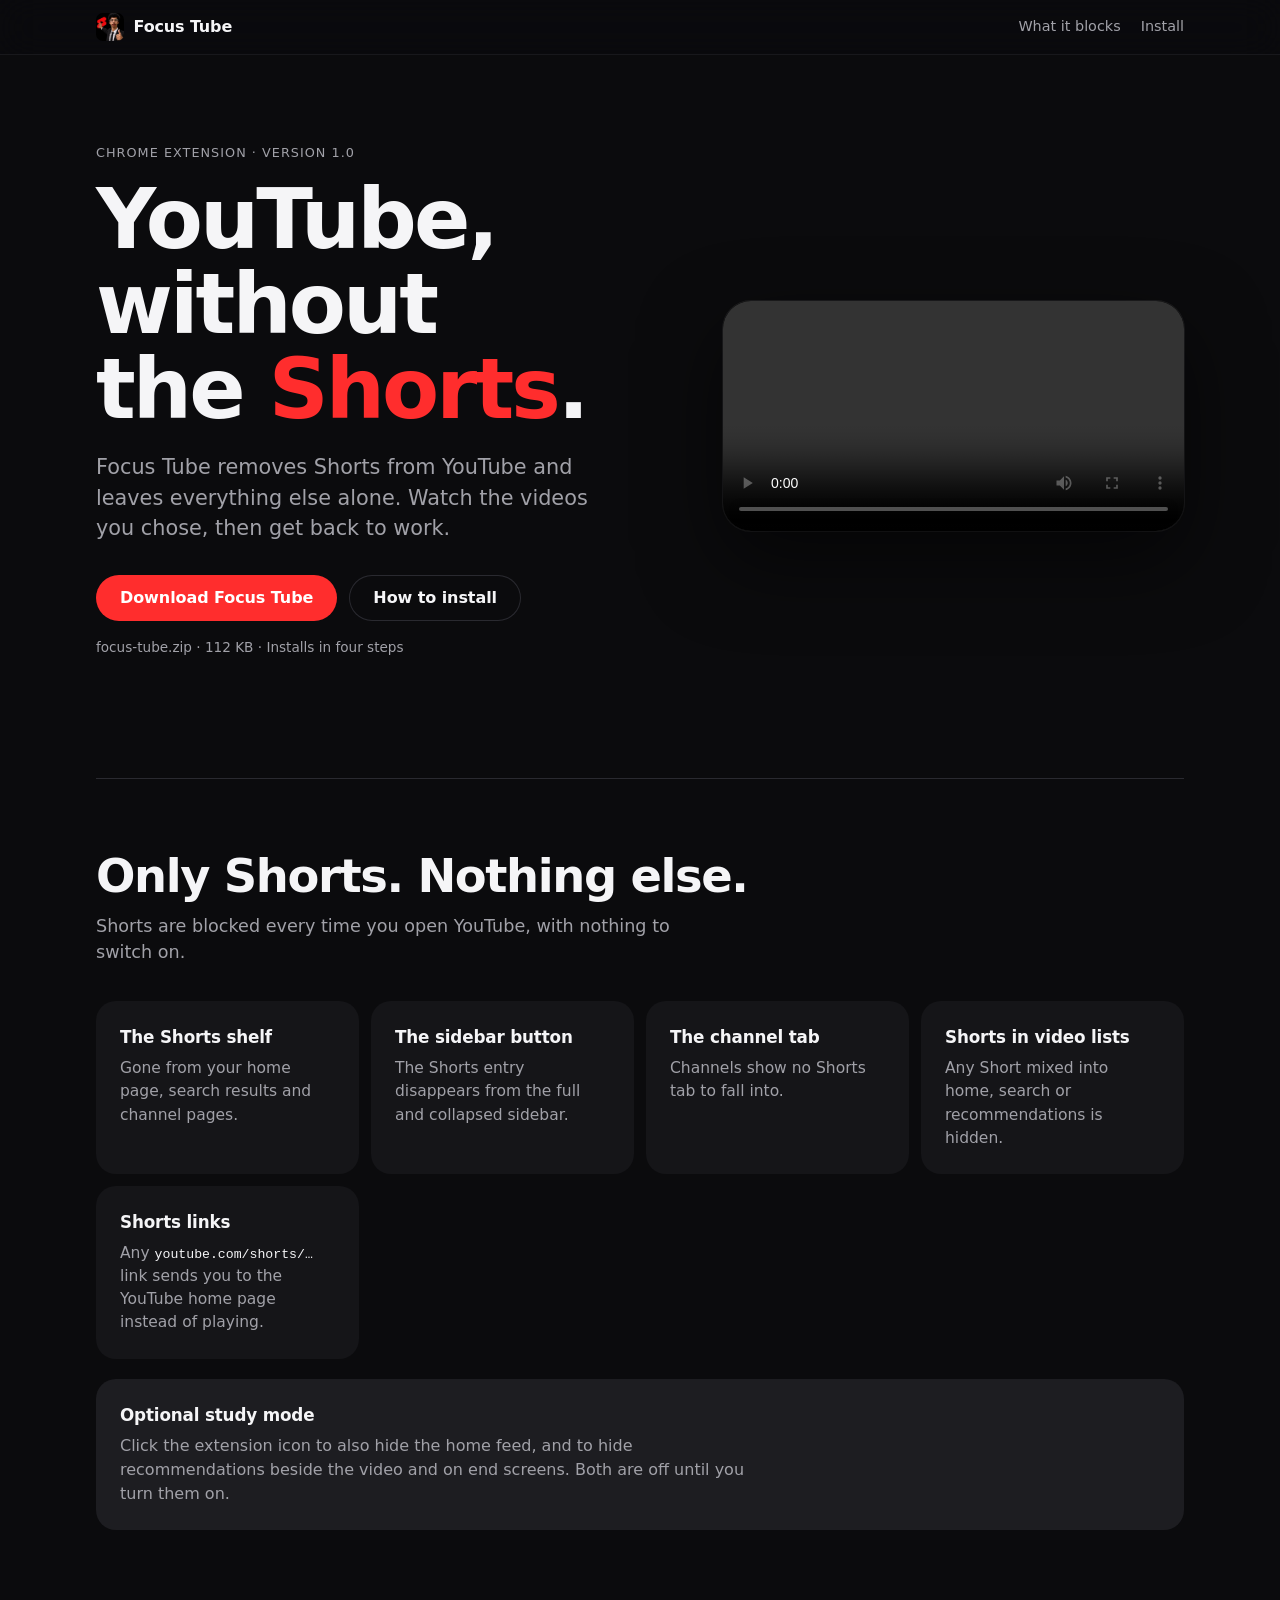
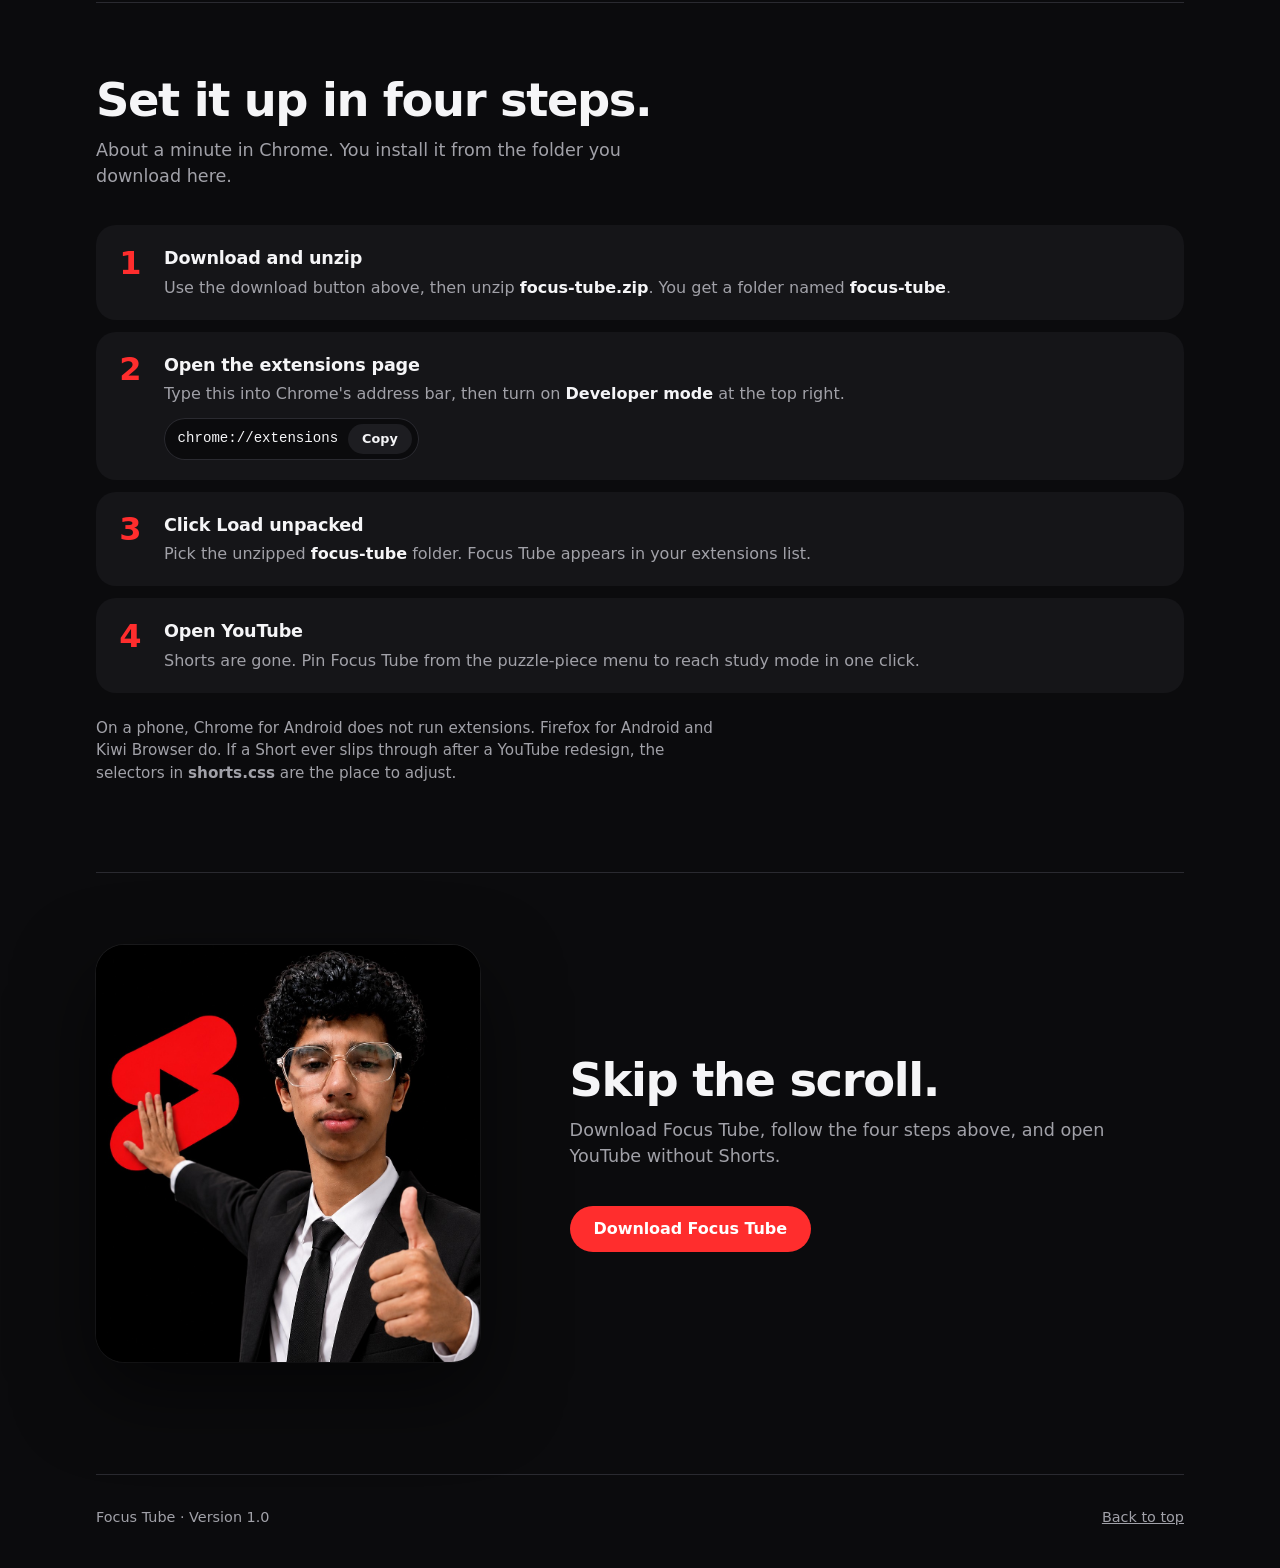
==== index.html @ 0ff33508 "Add Focus Tube website and extension Co-Authored-By: Claude Sonnet 5.5 <noreply@anthropic.com> Claud" ====
<!doctype html>
<html lang="en">
<head>
<meta charset="utf-8">
<meta name="viewport" content="width=device-width,initial-scale=1,viewport-fit=cover">
<meta name="description" content="Focus Tube is a Chrome extension that removes YouTube Shorts and nothing else.">
<link rel="icon" href="focus-tube-logo.jpg">
<title>Focus Tube</title>

<style>
/* Layout: dark, single-column editorial flow. One large hero (headline + logo image), then facts, then a numbered install sequence. */
:root {
  --bg: #0b0b0d;
  --surface: #151518;
  --surface-2: #1d1d21;
  --line: #2a2a30;
  --fg: #f5f5f7;
  --muted: #a1a1a8;
  --accent: #ff2d2d;
  --accent-press: #d91f1f;
  --on-accent: #ffffff;
  --font: system-ui, -apple-system, "Segoe UI", Roboto, "Helvetica Neue", Arial, sans-serif;
  --mono: ui-monospace, SFMono-Regular, Menlo, Consolas, monospace;
  color-scheme: dark;
}
* { box-sizing: border-box; }
html { scroll-behavior: smooth; }
body {
  margin: 0;
  background: var(--bg);
  color: var(--fg);
  font: 400 1rem/1.5 var(--font);
  -webkit-font-smoothing: antialiased;
  padding-left: max(16px, env(safe-area-inset-left, 0px));
  padding-right: max(16px, env(safe-area-inset-right, 0px));
}
img { max-width: 100%; display: block; }
a { color: inherit; }
.wrap { max-width: 68rem; margin: 0 auto; }

/* translucent nav */
.nav {
  position: sticky; top: env(safe-area-inset-top, 0px); z-index: 20;
  margin: 0 calc(-1 * max(16px, env(safe-area-inset-left, 0px)));
  padding: 0.75rem max(16px, env(safe-area-inset-left, 0px));
  background: rgba(11,11,13,0.62);
  backdrop-filter: blur(20px) saturate(180%);
  -webkit-backdrop-filter: blur(20px) saturate(180%);
  border-bottom: 1px solid rgba(255,255,255,0.06);
}
.nav .wrap { display: flex; align-items: center; justify-content: space-between; gap: 1rem; }
.brand { display: flex; align-items: center; gap: 0.6rem; font-weight: 600; letter-spacing: -0.01em; text-decoration: none; }
.brand img { width: 28px; height: 28px; border-radius: 7px; object-fit: cover; object-position: 22% 40%; }
.nav-links { display: flex; gap: 1.25rem; font-size: 0.9rem; color: var(--muted); }
.nav-links a { text-decoration: none; padding: 0.25rem 0; }
.nav-links a:hover { color: var(--fg); }
@media (max-width: 520px) { .nav-links { display: none; } }

/* buttons: feedback on press, instantly */
.btn {
  display: inline-flex; align-items: center; justify-content: center; gap: 0.5rem;
  font: 600 1rem/1 var(--font); letter-spacing: -0.005em;
  padding: 0.95rem 1.5rem; border-radius: 999px; border: 0; cursor: pointer;
  text-decoration: none; color: var(--on-accent); background: var(--accent);
  transition: transform 120ms ease-out, background-color 120ms ease-out;
}
.btn:hover { background: #ff4a4a; }
.btn:active { transform: scale(0.97); background: var(--accent-press); }
.btn:focus-visible, .copy:focus-visible, .nav a:focus-visible { outline: 2px solid #fff; outline-offset: 3px; }
.btn.ghost { background: transparent; color: var(--fg); box-shadow: inset 0 0 0 1px var(--line); }
.btn.ghost:hover { background: var(--surface); }

/* hero */
.hero { display: grid; grid-template-columns: 1.1fr 0.9fr; gap: clamp(1.5rem, 5vw, 4rem); align-items: center; padding-block: clamp(2.5rem, 7vw, 5.5rem); }
.eyebrow { font-size: 0.8rem; letter-spacing: 0.08em; text-transform: uppercase; color: var(--muted); margin: 0 0 1rem; }
h1 { font-size: clamp(2.6rem, 7.2vw, 5.2rem); line-height: 1.02; letter-spacing: -0.035em; font-weight: 700; margin: 0 0 1.25rem; text-wrap: balance; }
h1 em { font-style: normal; color: var(--accent); }
.lede { font-size: clamp(1.05rem, 2vw, 1.3rem); line-height: 1.45; color: var(--muted); max-width: 32rem; margin: 0 0 2rem; text-wrap: pretty; }
.cta { display: flex; flex-wrap: wrap; gap: 0.75rem; align-items: center; }
.meta { margin: 1rem 0 0; font-size: 0.85rem; color: var(--muted); }
.status { min-height: 1.25rem; margin: 0.75rem 0 0; font-size: 0.9rem; color: var(--muted); }
.shot { margin: 0; border-radius: 28px; overflow: hidden; background: #000; box-shadow: 0 30px 80px rgba(0,0,0,0.55), 0 0 0 1px rgba(255,255,255,0.07); }
.shot img { width: 100%; height: auto; }
.shot video { display: block; width: 100%; height: auto; aspect-ratio: auto 16 / 9; background: #000; }
@media (max-width: 760px) { .hero { grid-template-columns: 1fr; } }
.closer { display: grid; grid-template-columns: minmax(0,0.8fr) minmax(0,1.2fr); gap: clamp(1.5rem, 5vw, 4rem); align-items: center; }
.closer .shot { max-width: 24rem; }
@media (max-width: 760px) { .closer { grid-template-columns: 1fr; } .closer .shot { max-width: 22rem; } }

/* sections */
section { padding-block: clamp(2.5rem, 6vw, 4.5rem); border-top: 1px solid var(--line); }
h2 { font-size: clamp(1.8rem, 4.2vw, 2.9rem); line-height: 1.08; letter-spacing: -0.03em; font-weight: 700; margin: 0 0 0.75rem; text-wrap: balance; }
.sub { color: var(--muted); max-width: 36rem; margin: 0 0 2.25rem; font-size: 1.1rem; text-wrap: pretty; }

.blocked { display: grid; grid-template-columns: repeat(auto-fit, minmax(15rem, 1fr)); gap: 0.75rem; }
.blocked > div { background: var(--surface); padding: 1.5rem; min-width: 0; border-radius: 20px; }
.blocked h3 { margin: 0 0 0.4rem; font-size: 1.05rem; letter-spacing: -0.01em; }
.blocked p { margin: 0; color: var(--muted); font-size: 0.97rem; }
.blocked code { font-family: var(--mono); font-size: 0.85em; color: var(--fg); }

.study { margin-top: 1.25rem; padding: 1.5rem; border-radius: 20px; background: var(--surface-2); display: grid; gap: 0.35rem; }
.study h3 { margin: 0; font-size: 1.05rem; letter-spacing: -0.01em; }
.study p { margin: 0; color: var(--muted); max-width: 40rem; }

/* install steps: a true sequence, so numbered */
.steps { list-style: none; margin: 0; padding: 0; display: grid; gap: 0.75rem; counter-reset: s; }
.steps li { counter-increment: s; display: grid; grid-template-columns: 2.25rem minmax(0,1fr); gap: 1rem; align-items: start; padding: 1.25rem 1.25rem 1.25rem 1rem; background: var(--surface); border-radius: 20px; }
.steps li::before { content: counter(s); font-size: 2rem; font-weight: 700; letter-spacing: -0.03em; line-height: 1; color: var(--accent); font-variant-numeric: tabular-nums; text-align: center; padding-top: 0.1rem; }
.steps h3 { margin: 0 0 0.25rem; font-size: 1.1rem; letter-spacing: -0.01em; }
.steps p { margin: 0; color: var(--muted); }
.steps b { color: var(--fg); font-weight: 600; }
.codebar { display: inline-flex; align-items: center; gap: 0.6rem; margin-top: 0.75rem; padding: 0.35rem 0.4rem 0.35rem 0.85rem; background: var(--bg); border-radius: 999px; box-shadow: inset 0 0 0 1px var(--line); max-width: 100%; }
.codebar code { font-family: var(--mono); font-size: 0.88rem; user-select: all; white-space: nowrap; }
.copy { font: 600 0.8rem/1 var(--font); color: var(--fg); background: var(--surface-2); border: 0; border-radius: 999px; padding: 0.55rem 0.9rem; cursor: pointer; transition: transform 120ms ease-out; }
.copy:active { transform: scale(0.95); }
.note { margin-top: 1.5rem; color: var(--muted); font-size: 0.95rem; max-width: 40rem; }

footer { padding-block: 2.5rem calc(2.5rem + env(safe-area-inset-bottom, 0px)); color: var(--muted); font-size: 0.9rem; }
footer .wrap { border-top: 1px solid var(--line); padding-top: 2rem; display: flex; flex-wrap: wrap; justify-content: space-between; gap: 0.75rem; }

@media (prefers-reduced-motion: reduce) {
  html { scroll-behavior: auto; }
  .btn, .copy { transition: none; }
}
</style>
</head>
<body>


<header class="nav">
  <div class="wrap">
    <a class="brand" href="#top"><img src="focus-tube-logo.jpg" alt="" width="28" height="28"><span>Focus Tube</span></a>
    <nav class="nav-links" aria-label="Sections"><a href="#what">What it blocks</a><a href="#install">Install</a></nav>
  </div>
</header>

<main id="top" class="wrap">
  <div class="hero">
    <div>
      <p class="eyebrow">Chrome extension · Version 1.0</p>
      <h1>YouTube, without the <em>Shorts</em>.</h1>
      <p class="lede">Focus Tube removes Shorts from YouTube and leaves everything else alone. Watch the videos you chose, then get back to work.</p>
      <div class="cta">
        <a class="btn" id="dl" href="focus-tube.zip" download="focus-tube.zip">Download Focus Tube</a>
        <a class="btn ghost" href="#install">How to install</a>
      </div>
      <p class="meta">focus-tube.zip · 112 KB · Installs in four steps</p>
      <p class="status" id="status" role="status" aria-live="polite"></p>
    </div>
    <figure class="shot video">
      <video id="demo" controls playsinline preload="metadata" aria-label="Focus Tube: what it does and how to set it up">
        <source src="focus-tube-video.mp4" type="video/mp4">
        <source src="https://files2.heygen.ai/aries/output/f2e4b999-833f-431a-9781-622da0a146b3/video.mp4?Expires=1796057309&amp;Signature=dCokyDyT-eJHlqBCSZSICcH7Y-myE9C-nlc359wJlH4dPHzh1eW4Zr~joinwpQH84BBn1DNLSRyXNj6RdFjFJI5RnCEPkeHstrZmq3UZah~WjT1KrIcArMXlX9K-aMjqoGiZ0J6Z-QeI2YOK~bzJYrPUy7Rf2LS24SZtMkcV5WGcE7BBqrVWP0C52ueoTuOnkiHsQYpCywn~HffB7N54KF0dFTn4Si8YnD0UIMA~I8IeFhC2nlz5LJ-BrymsI8YvHUQHenf6jimfx468V6EXSkvVz5Uo8jGa3wfU4PymsLbdE6ct6wkhKTjb7iXUaFZDZGu70BA73iqs6w7KLNNY-A__&amp;Key-Pair-Id=K3TSZ3KU01LY58" type="video/mp4">
        <a href="https://files2.heygen.ai/aries/output/f2e4b999-833f-431a-9781-622da0a146b3/video.mp4?Expires=1796057309&amp;Signature=dCokyDyT-eJHlqBCSZSICcH7Y-myE9C-nlc359wJlH4dPHzh1eW4Zr~joinwpQH84BBn1DNLSRyXNj6RdFjFJI5RnCEPkeHstrZmq3UZah~WjT1KrIcArMXlX9K-aMjqoGiZ0J6Z-QeI2YOK~bzJYrPUy7Rf2LS24SZtMkcV5WGcE7BBqrVWP0C52ueoTuOnkiHsQYpCywn~HffB7N54KF0dFTn4Si8YnD0UIMA~I8IeFhC2nlz5LJ-BrymsI8YvHUQHenf6jimfx468V6EXSkvVz5Uo8jGa3wfU4PymsLbdE6ct6wkhKTjb7iXUaFZDZGu70BA73iqs6w7KLNNY-A__&amp;Key-Pair-Id=K3TSZ3KU01LY58" target="_blank" rel="noopener">Watch the Focus Tube video</a>
      </video>
    </figure>
  </div>

  <section id="what">
    <h2>Only Shorts. Nothing else.</h2>
    <p class="sub">Shorts are blocked every time you open YouTube, with nothing to switch on.</p>
    <div class="blocked">
      <div><h3>The Shorts shelf</h3><p>Gone from your home page, search results and channel pages.</p></div>
      <div><h3>The sidebar button</h3><p>The Shorts entry disappears from the full and collapsed sidebar.</p></div>
      <div><h3>The channel tab</h3><p>Channels show no Shorts tab to fall into.</p></div>
      <div><h3>Shorts in video lists</h3><p>Any Short mixed into home, search or recommendations is hidden.</p></div>
      <div><h3>Shorts links</h3><p>Any <code>youtube.com/shorts/…</code> link sends you to the YouTube home page instead of playing.</p></div>
    </div>
    <div class="study">
      <h3>Optional study mode</h3>
      <p>Click the extension icon to also hide the home feed, and to hide recommendations beside the video and on end screens. Both are off until you turn them on.</p>
    </div>
  </section>

  <section id="install">
    <h2>Set it up in four steps.</h2>
    <p class="sub">About a minute in Chrome. You install it from the folder you download here.</p>
    <ol class="steps">
      <li>
        <div><h3>Download and unzip</h3><p>Use the download button above, then unzip <b>focus-tube.zip</b>. You get a folder named <b>focus-tube</b>.</p></div>
      </li>
      <li>
        <div><h3>Open the extensions page</h3><p>Type this into Chrome's address bar, then turn on <b>Developer mode</b> at the top right.</p>
          <span class="codebar"><code id="ext">chrome://extensions</code><button class="copy" id="copy" type="button">Copy</button></span>
        </div>
      </li>
      <li>
        <div><h3>Click Load unpacked</h3><p>Pick the unzipped <b>focus-tube</b> folder. Focus Tube appears in your extensions list.</p></div>
      </li>
      <li>
        <div><h3>Open YouTube</h3><p>Shorts are gone. Pin Focus Tube from the puzzle-piece menu to reach study mode in one click.</p></div>
      </li>
    </ol>
    <p class="note">On a phone, Chrome for Android does not run extensions. Firefox for Android and Kiwi Browser do. If a Short ever slips through after a YouTube redesign, the selectors in <b>shorts.css</b> are the place to adjust.</p>
  </section>

  <section class="closer" aria-labelledby="closing">
    <figure class="shot">
      <img src="focus-tube-logo.jpg" width="1033" height="1121" alt="A person in a black suit gives a thumbs up while touching a red Shorts logo">
    </figure>
    <div>
      <h2 id="closing">Skip the scroll.</h2>
      <p class="sub">Download Focus Tube, follow the four steps above, and open YouTube without Shorts.</p>
      <div class="cta"><a class="btn" id="dl2" href="focus-tube.zip" download="focus-tube.zip">Download Focus Tube</a></div>
    </div>
  </section>
</main>

<footer>
  <div class="wrap"><span>Focus Tube · Version 1.0</span><a href="#top">Back to top</a></div>
</footer>

<script>
(function () {
  var dls = [document.getElementById("dl"), document.getElementById("dl2")];
  var status = document.getElementById("status");
  var copy = document.getElementById("copy");
  var ZIP_B64 = "";  // filled in only for the hosted preview; the live site serves focus-tube.zip directly
  function zipBlob() {
    if (ZIP_B64) {
      var bin = atob(ZIP_B64), bytes = new Uint8Array(bin.length);
      for (var i = 0; i < bin.length; i++) bytes[i] = bin.charCodeAt(i);
      return Promise.resolve(new Blob([bytes], { type: "application/zip" }));
    }
    return fetch("focus-tube.zip").then(function (r) { if (!r.ok) throw new Error("fetch"); return r.blob(); });
  }
  var ext = document.getElementById("ext");

  // In a hosted page the plain link downloads the zip. Inside a viewer that
  // offers the downloads capability, hand the file to it instead.
  dls.forEach(function (dl) { dl.addEventListener("click", onDownload); });
  function onDownload(e) {
    var cap = window.claude && window.claude.use;
    if (!cap) return;
    e.preventDefault();
    status.textContent = "Preparing your download…";
    Promise.all([
      window.claude.use("downloads"),
      zipBlob()
    ]).then(function (res) {
      if (!res[0]) { status.textContent = "Downloads are not available in this view. Open the page in a browser to download."; return; }
      return res[0].save({ filename: "focus-tube.zip", data: res[1] }).then(function () {
        status.textContent = "Saved. Unzip it, then follow the four steps below.";
      });
    }).catch(function (err) {
      status.textContent = (err && err.code === "declined")
        ? "Download cancelled."
        : "The download did not start. Try again, or open the page in a browser.";
    });
  }

  copy.addEventListener("click", function () {
    function done(ok) { copy.textContent = ok ? "Copied" : "Press Ctrl+C"; setTimeout(function () { copy.textContent = "Copy"; }, 1600); }
    function fallback() {
      var r = document.createRange(); r.selectNodeContents(ext);
      var s = window.getSelection(); s.removeAllRanges(); s.addRange(r); done(false);
    }
    try {
      navigator.clipboard.writeText("chrome://extensions").then(function () { done(true); }, fallback);
    } catch (e) { fallback(); }
  });
})();
</script>

</body>
</html>
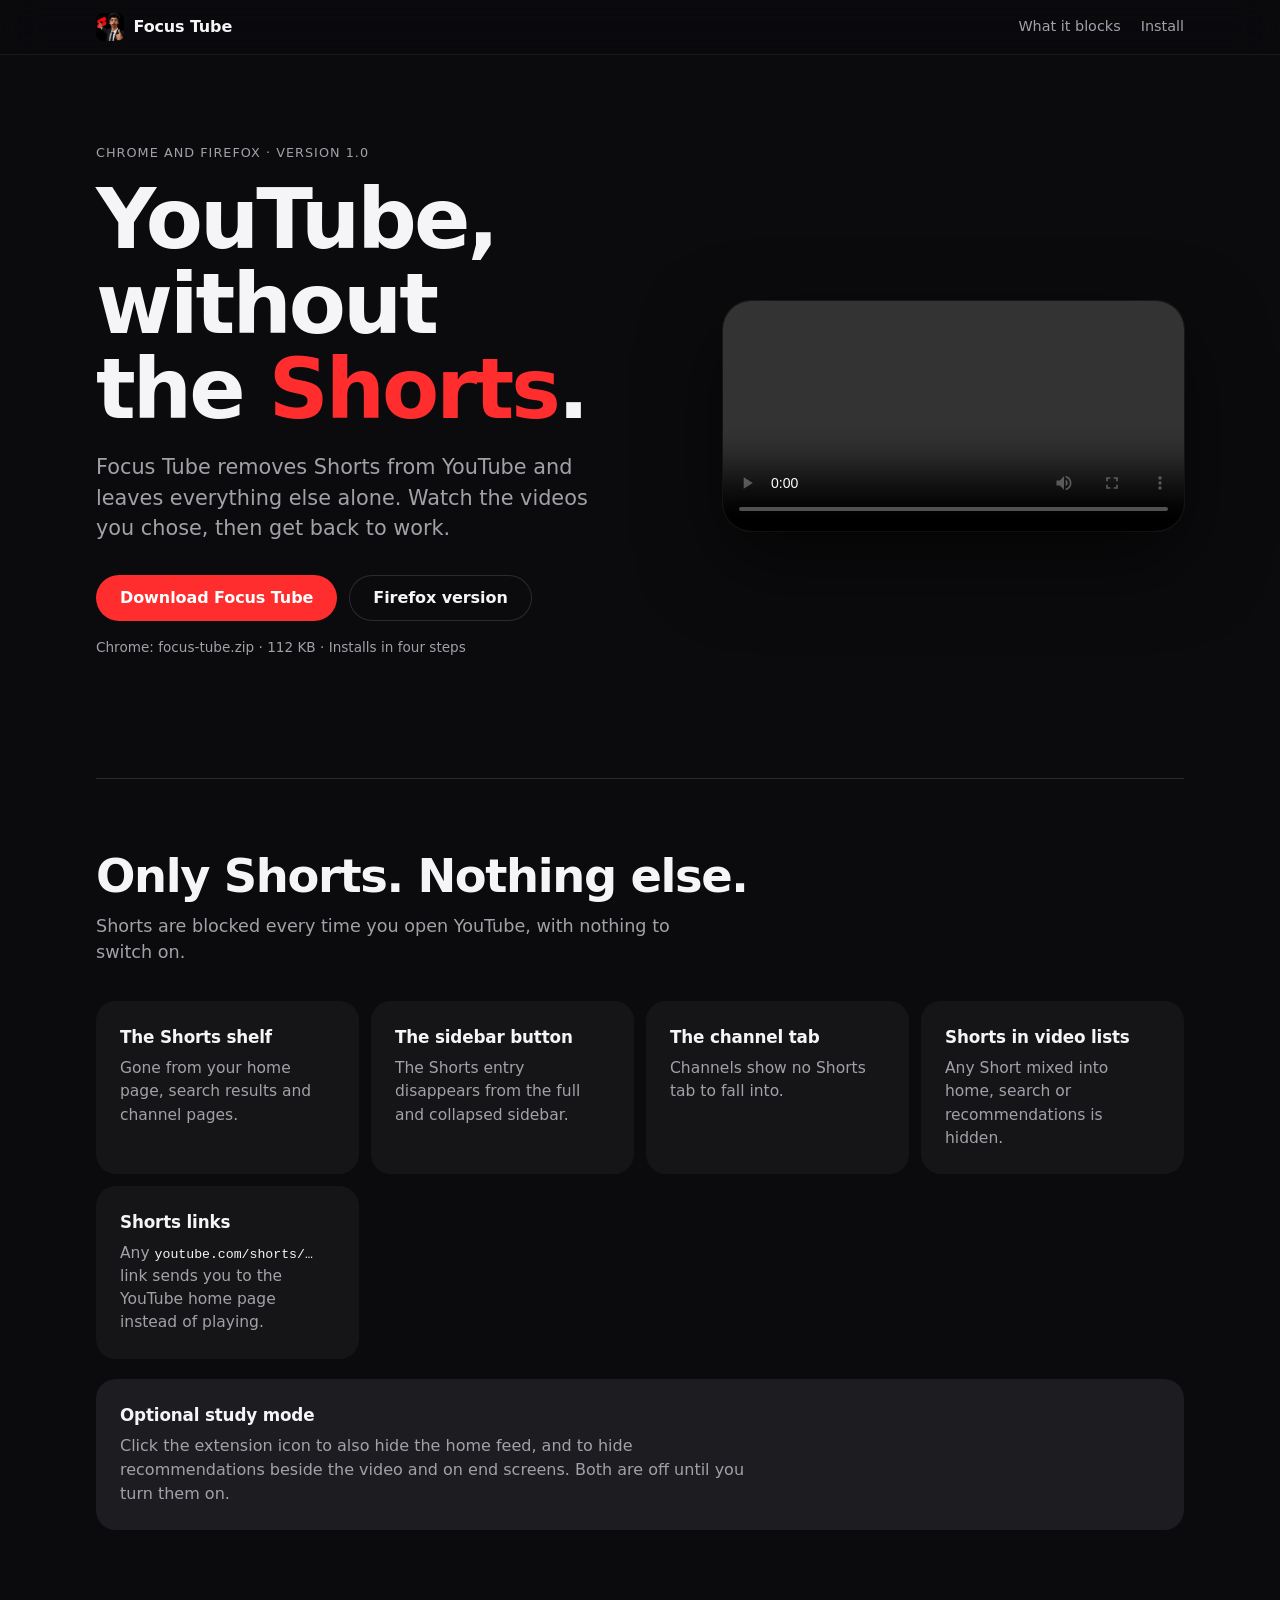
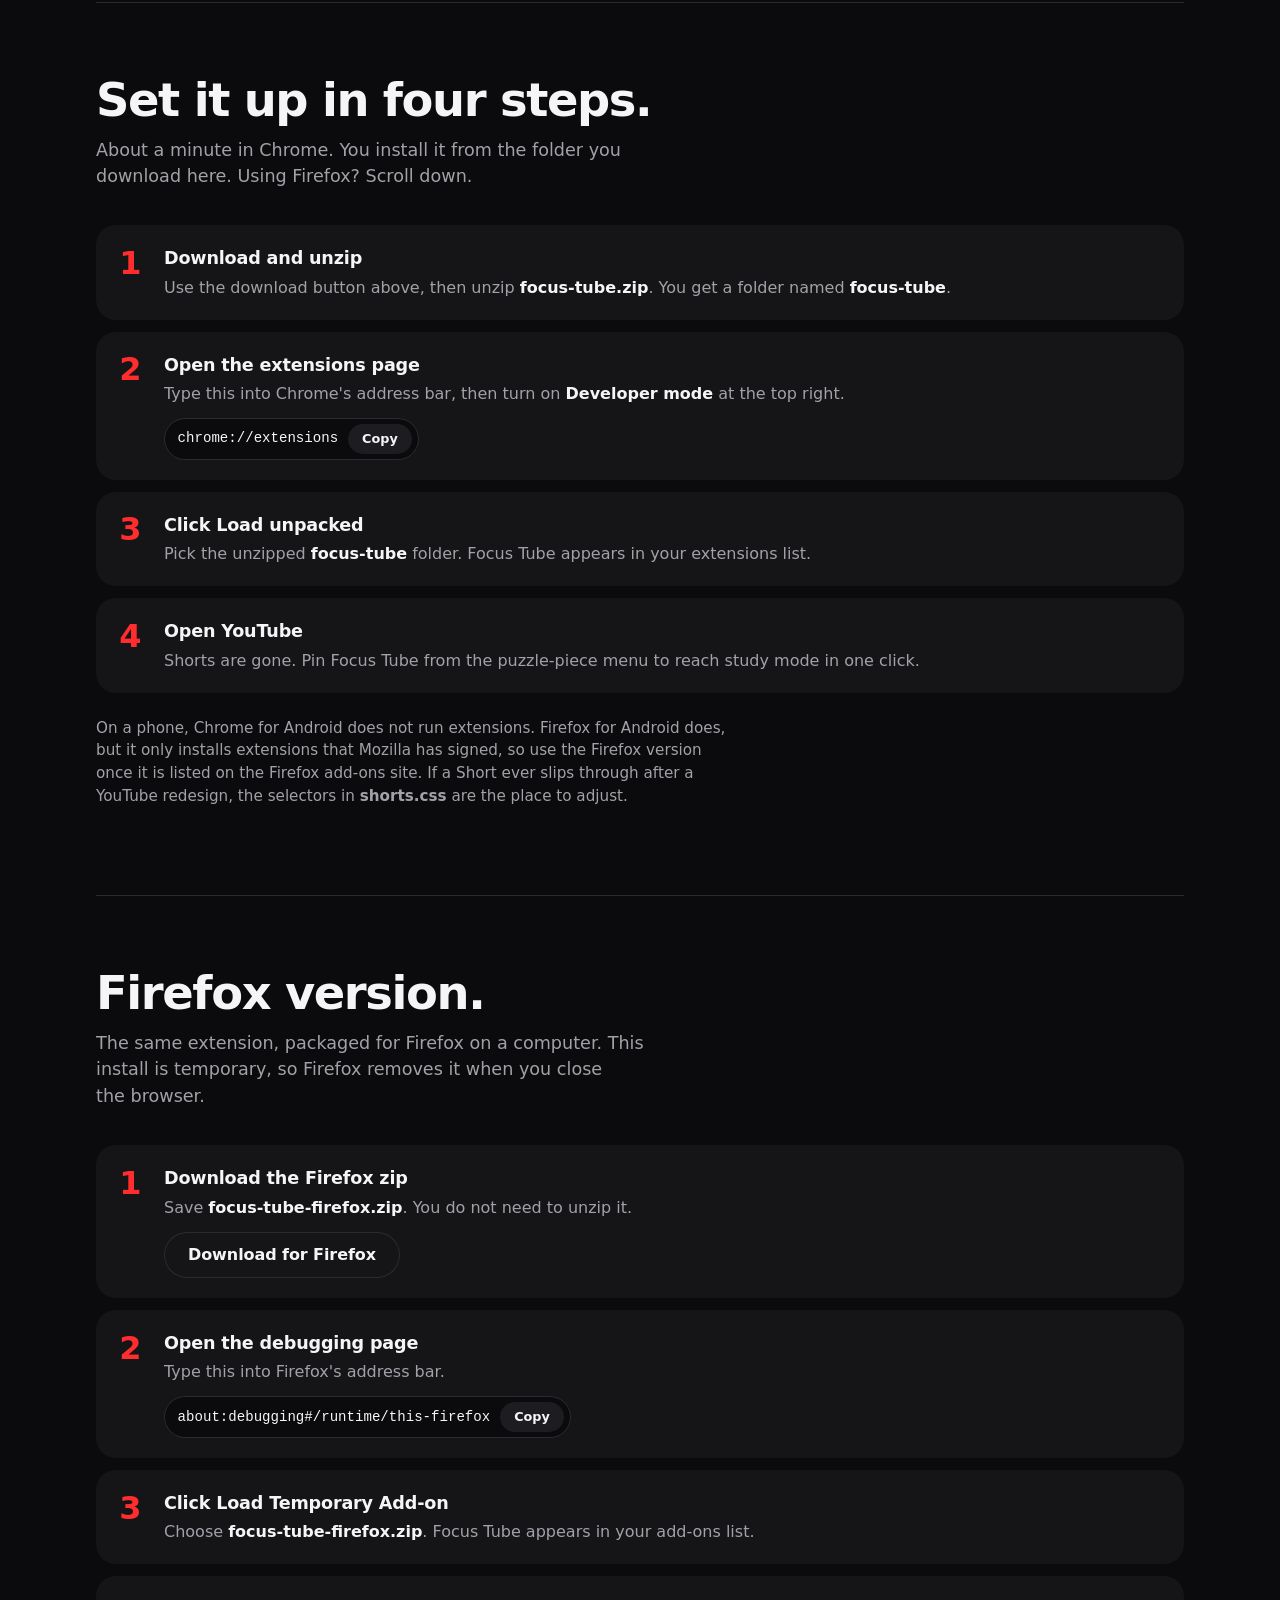
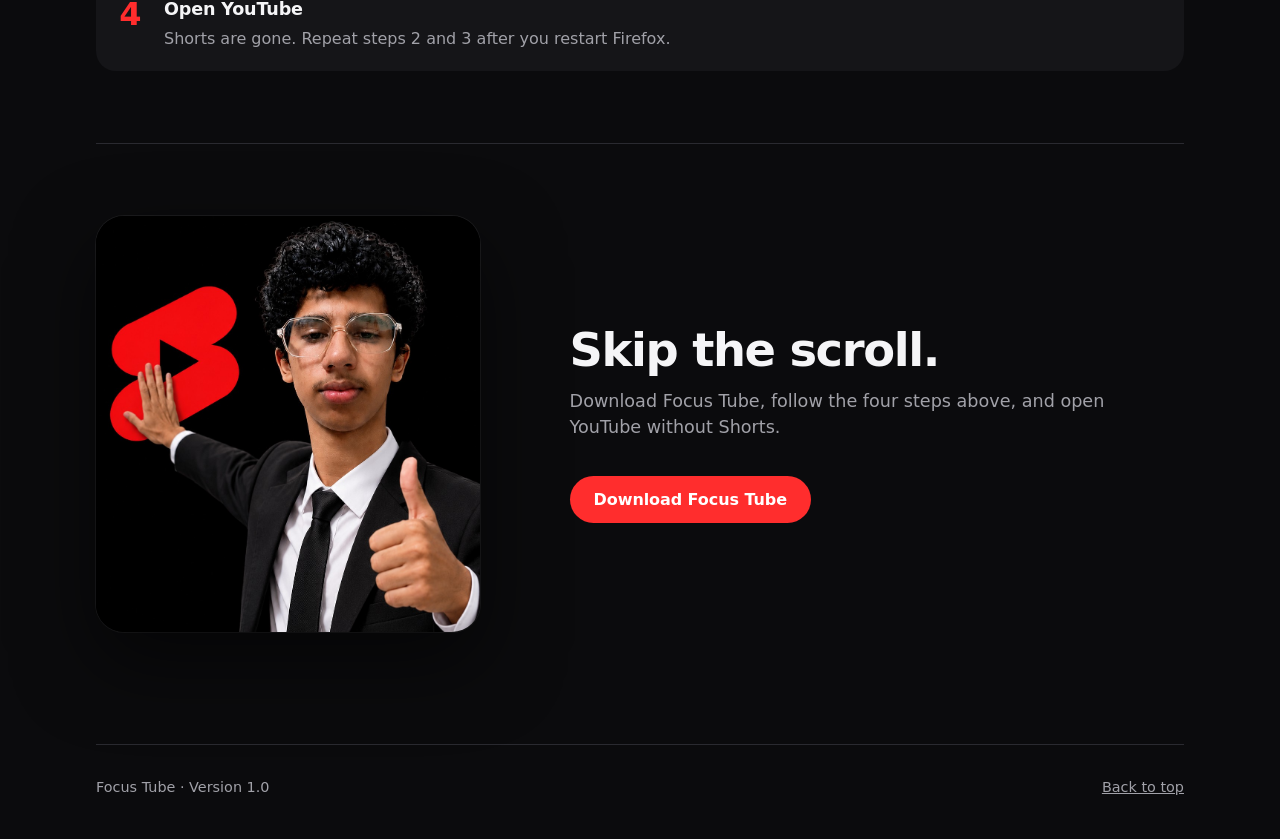
==== commit bec71744: "Add Firefox version to the website Co-Authored-By: Claude Sonnet 5.5 <noreply@anthropic.com> Claude-" ====
--- a/index.html
+++ b/index.html
@@ -109,8 +109,8 @@
 .steps h3 { margin: 0 0 0.25rem; font-size: 1.1rem; letter-spacing: -0.01em; }
 .steps p { margin: 0; color: var(--muted); }
 .steps b { color: var(--fg); font-weight: 600; }
-.codebar { display: inline-flex; align-items: center; gap: 0.6rem; margin-top: 0.75rem; padding: 0.35rem 0.4rem 0.35rem 0.85rem; background: var(--bg); border-radius: 999px; box-shadow: inset 0 0 0 1px var(--line); max-width: 100%; }
-.codebar code { font-family: var(--mono); font-size: 0.88rem; user-select: all; white-space: nowrap; }
+.codebar { display: flex; width: fit-content; min-width: 0; align-items: center; gap: 0.6rem; margin-top: 0.75rem; padding: 0.35rem 0.4rem 0.35rem 0.85rem; background: var(--bg); border-radius: 999px; box-shadow: inset 0 0 0 1px var(--line); max-width: 100%; }
+.codebar code { font-family: var(--mono); font-size: 0.88rem; user-select: all; white-space: nowrap; min-width: 0; overflow-x: auto; }
 .copy { font: 600 0.8rem/1 var(--font); color: var(--fg); background: var(--surface-2); border: 0; border-radius: 999px; padding: 0.55rem 0.9rem; cursor: pointer; transition: transform 120ms ease-out; }
 .copy:active { transform: scale(0.95); }
 .note { margin-top: 1.5rem; color: var(--muted); font-size: 0.95rem; max-width: 40rem; }
@@ -118,6 +118,7 @@
 footer { padding-block: 2.5rem calc(2.5rem + env(safe-area-inset-bottom, 0px)); color: var(--muted); font-size: 0.9rem; }
 footer .wrap { border-top: 1px solid var(--line); padding-top: 2rem; display: flex; flex-wrap: wrap; justify-content: space-between; gap: 0.75rem; }
 
+#firefox { scroll-margin-top: 4rem; }
 @media (prefers-reduced-motion: reduce) {
   html { scroll-behavior: auto; }
   .btn, .copy { transition: none; }
@@ -137,14 +138,14 @@
 <main id="top" class="wrap">
   <div class="hero">
     <div>
-      <p class="eyebrow">Chrome extension · Version 1.0</p>
+      <p class="eyebrow">Chrome and Firefox · Version 1.0</p>
       <h1>YouTube, without the <em>Shorts</em>.</h1>
       <p class="lede">Focus Tube removes Shorts from YouTube and leaves everything else alone. Watch the videos you chose, then get back to work.</p>
       <div class="cta">
         <a class="btn" id="dl" href="focus-tube.zip" download="focus-tube.zip">Download Focus Tube</a>
-        <a class="btn ghost" href="#install">How to install</a>
+        <a class="btn ghost" href="#firefox">Firefox version</a>
       </div>
-      <p class="meta">focus-tube.zip · 112 KB · Installs in four steps</p>
+      <p class="meta">Chrome: focus-tube.zip · 112 KB · Installs in four steps</p>
       <p class="status" id="status" role="status" aria-live="polite"></p>
     </div>
     <figure class="shot video">
@@ -174,7 +175,7 @@
 
   <section id="install">
     <h2>Set it up in four steps.</h2>
-    <p class="sub">About a minute in Chrome. You install it from the folder you download here.</p>
+    <p class="sub">About a minute in Chrome. You install it from the folder you download here. Using Firefox? Scroll down.</p>
     <ol class="steps">
       <li>
         <div><h3>Download and unzip</h3><p>Use the download button above, then unzip <b>focus-tube.zip</b>. You get a folder named <b>focus-tube</b>.</p></div>
@@ -191,7 +192,30 @@
         <div><h3>Open YouTube</h3><p>Shorts are gone. Pin Focus Tube from the puzzle-piece menu to reach study mode in one click.</p></div>
       </li>
     </ol>
-    <p class="note">On a phone, Chrome for Android does not run extensions. Firefox for Android and Kiwi Browser do. If a Short ever slips through after a YouTube redesign, the selectors in <b>shorts.css</b> are the place to adjust.</p>
+    <p class="note">On a phone, Chrome for Android does not run extensions. Firefox for Android does, but it only installs extensions that Mozilla has signed, so use the Firefox version once it is listed on the Firefox add-ons site. If a Short ever slips through after a YouTube redesign, the selectors in <b>shorts.css</b> are the place to adjust.</p>
+  </section>
+
+  <section id="firefox">
+    <h2>Firefox version.</h2>
+    <p class="sub">The same extension, packaged for Firefox on a computer. This install is temporary, so Firefox removes it when you close the browser.</p>
+    <ol class="steps">
+      <li>
+        <div><h3>Download the Firefox zip</h3><p>Save <b>focus-tube-firefox.zip</b>. You do not need to unzip it.</p>
+          <p style="margin-top:0.75rem"><a class="btn ghost" href="focus-tube-firefox.zip" download="focus-tube-firefox.zip">Download for Firefox</a></p>
+        </div>
+      </li>
+      <li>
+        <div><h3>Open the debugging page</h3><p>Type this into Firefox's address bar.</p>
+          <span class="codebar"><code id="ffaddr">about:debugging#/runtime/this-firefox</code><button class="copy" id="ffcopy" type="button">Copy</button></span>
+        </div>
+      </li>
+      <li>
+        <div><h3>Click Load Temporary Add-on</h3><p>Choose <b>focus-tube-firefox.zip</b>. Focus Tube appears in your add-ons list.</p></div>
+      </li>
+      <li>
+        <div><h3>Open YouTube</h3><p>Shorts are gone. Repeat steps 2 and 3 after you restart Firefox.</p></div>
+      </li>
+    </ol>
   </section>
 
   <section class="closer" aria-labelledby="closing">
@@ -249,6 +273,18 @@
     });
   }
 
+  function wireCopy(btn, codeEl, text) {
+    btn.addEventListener("click", function () {
+      function done(ok) { btn.textContent = ok ? "Copied" : "Press Ctrl+C"; setTimeout(function () { btn.textContent = "Copy"; }, 1600); }
+      function fallback() {
+        var r = document.createRange(); r.selectNodeContents(codeEl);
+        var s = window.getSelection(); s.removeAllRanges(); s.addRange(r); done(false);
+      }
+      try { navigator.clipboard.writeText(text).then(function () { done(true); }, fallback); } catch (e) { fallback(); }
+    });
+  }
+  wireCopy(document.getElementById("ffcopy"), document.getElementById("ffaddr"), "about:debugging#/runtime/this-firefox");
+
   copy.addEventListener("click", function () {
     function done(ok) { copy.textContent = ok ? "Copied" : "Press Ctrl+C"; setTimeout(function () { copy.textContent = "Copy"; }, 1600); }
     function fallback() {
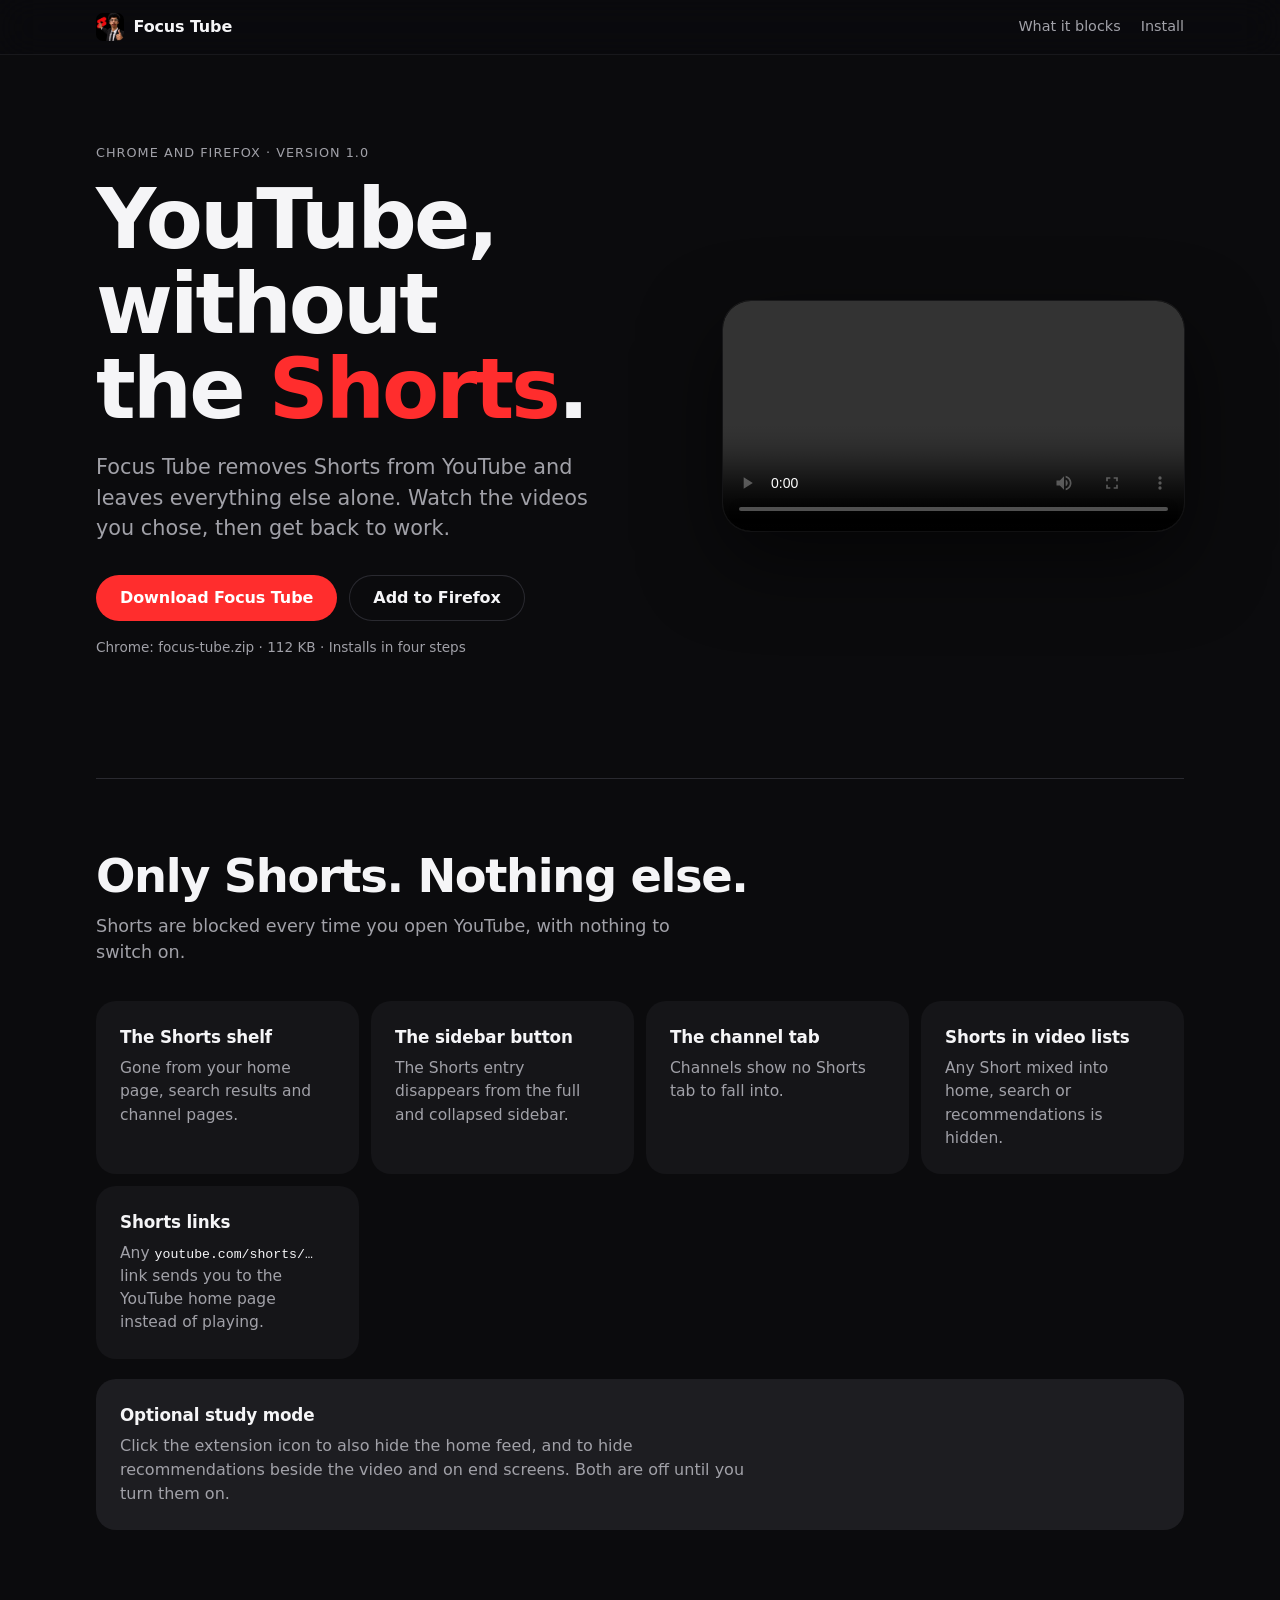
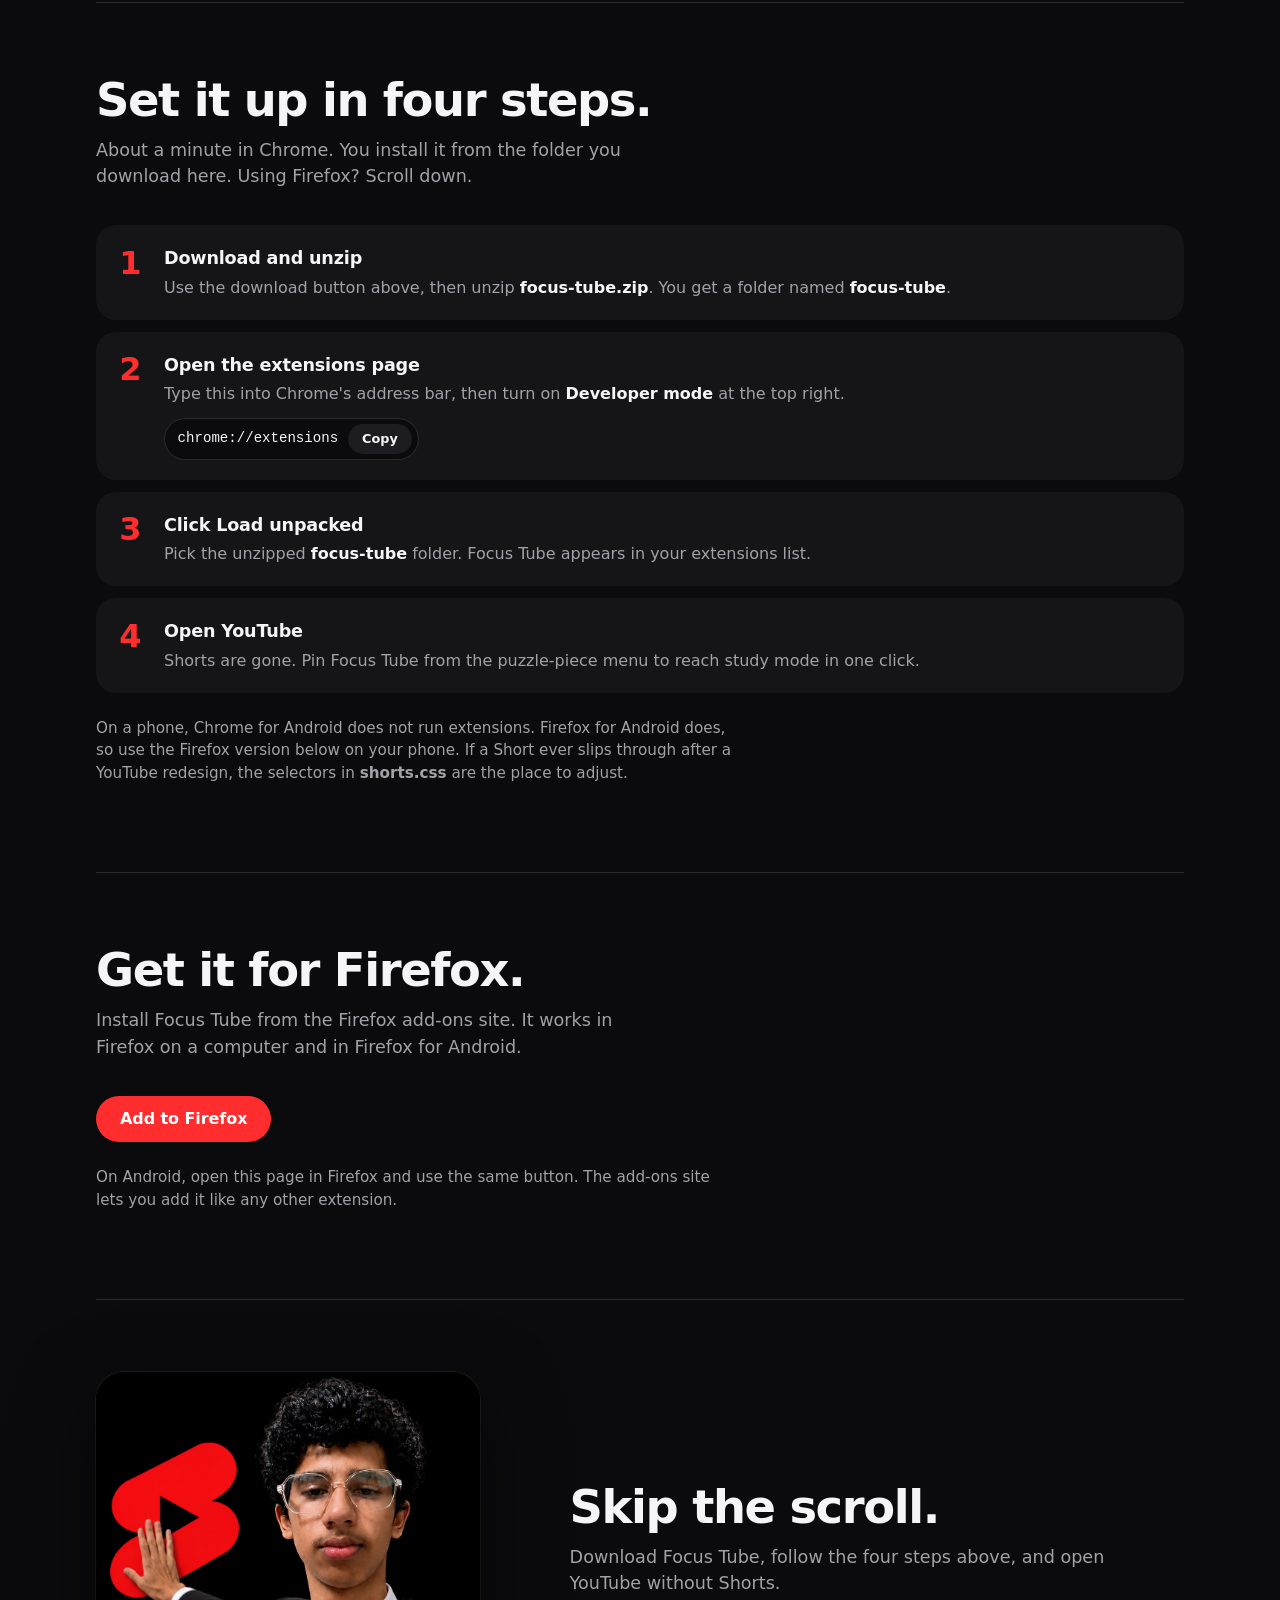
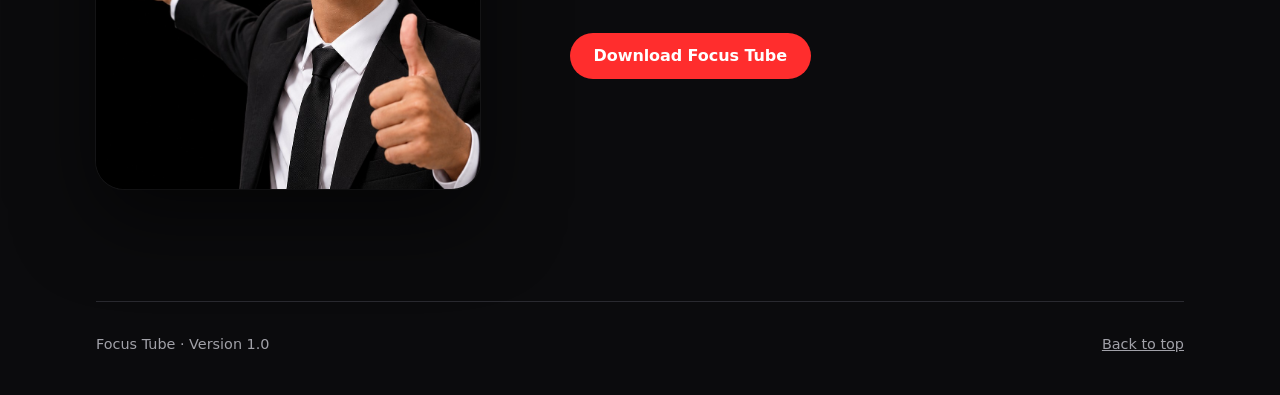
==== commit 837734ec: "Link the Firefox add-ons listing from the website Co-Authored-By: Claude Sonnet 5.5 <noreply@anthrop" ====
--- a/index.html
+++ b/index.html
@@ -143,7 +143,7 @@
       <p class="lede">Focus Tube removes Shorts from YouTube and leaves everything else alone. Watch the videos you chose, then get back to work.</p>
       <div class="cta">
         <a class="btn" id="dl" href="focus-tube.zip" download="focus-tube.zip">Download Focus Tube</a>
-        <a class="btn ghost" href="#firefox">Firefox version</a>
+        <a class="btn ghost" href="https://addons.mozilla.org/en-US/firefox/addon/focus-tube-no-shorts/" target="_blank" rel="noopener">Add to Firefox</a>
       </div>
       <p class="meta">Chrome: focus-tube.zip · 112 KB · Installs in four steps</p>
       <p class="status" id="status" role="status" aria-live="polite"></p>
@@ -192,30 +192,14 @@
         <div><h3>Open YouTube</h3><p>Shorts are gone. Pin Focus Tube from the puzzle-piece menu to reach study mode in one click.</p></div>
       </li>
     </ol>
-    <p class="note">On a phone, Chrome for Android does not run extensions. Firefox for Android does, but it only installs extensions that Mozilla has signed, so use the Firefox version once it is listed on the Firefox add-ons site. If a Short ever slips through after a YouTube redesign, the selectors in <b>shorts.css</b> are the place to adjust.</p>
+    <p class="note">On a phone, Chrome for Android does not run extensions. Firefox for Android does, so use the Firefox version below on your phone. If a Short ever slips through after a YouTube redesign, the selectors in <b>shorts.css</b> are the place to adjust.</p>
   </section>
 
   <section id="firefox">
-    <h2>Firefox version.</h2>
-    <p class="sub">The same extension, packaged for Firefox on a computer. This install is temporary, so Firefox removes it when you close the browser.</p>
-    <ol class="steps">
-      <li>
-        <div><h3>Download the Firefox zip</h3><p>Save <b>focus-tube-firefox.zip</b>. You do not need to unzip it.</p>
-          <p style="margin-top:0.75rem"><a class="btn ghost" href="focus-tube-firefox.zip" download="focus-tube-firefox.zip">Download for Firefox</a></p>
-        </div>
-      </li>
-      <li>
-        <div><h3>Open the debugging page</h3><p>Type this into Firefox's address bar.</p>
-          <span class="codebar"><code id="ffaddr">about:debugging#/runtime/this-firefox</code><button class="copy" id="ffcopy" type="button">Copy</button></span>
-        </div>
-      </li>
-      <li>
-        <div><h3>Click Load Temporary Add-on</h3><p>Choose <b>focus-tube-firefox.zip</b>. Focus Tube appears in your add-ons list.</p></div>
-      </li>
-      <li>
-        <div><h3>Open YouTube</h3><p>Shorts are gone. Repeat steps 2 and 3 after you restart Firefox.</p></div>
-      </li>
-    </ol>
+    <h2>Get it for Firefox.</h2>
+    <p class="sub">Install Focus Tube from the Firefox add-ons site. It works in Firefox on a computer and in Firefox for Android.</p>
+    <div class="cta"><a class="btn" href="https://addons.mozilla.org/en-US/firefox/addon/focus-tube-no-shorts/" target="_blank" rel="noopener">Add to Firefox</a></div>
+    <p class="note">On Android, open this page in Firefox and use the same button. The add-ons site lets you add it like any other extension.</p>
   </section>
 
   <section class="closer" aria-labelledby="closing">
@@ -273,18 +257,6 @@
     });
   }
 
-  function wireCopy(btn, codeEl, text) {
-    btn.addEventListener("click", function () {
-      function done(ok) { btn.textContent = ok ? "Copied" : "Press Ctrl+C"; setTimeout(function () { btn.textContent = "Copy"; }, 1600); }
-      function fallback() {
-        var r = document.createRange(); r.selectNodeContents(codeEl);
-        var s = window.getSelection(); s.removeAllRanges(); s.addRange(r); done(false);
-      }
-      try { navigator.clipboard.writeText(text).then(function () { done(true); }, fallback); } catch (e) { fallback(); }
-    });
-  }
-  wireCopy(document.getElementById("ffcopy"), document.getElementById("ffaddr"), "about:debugging#/runtime/this-firefox");
-
   copy.addEventListener("click", function () {
     function done(ok) { copy.textContent = ok ? "Copied" : "Press Ctrl+C"; setTimeout(function () { copy.textContent = "Copy"; }, 1600); }
     function fallback() {
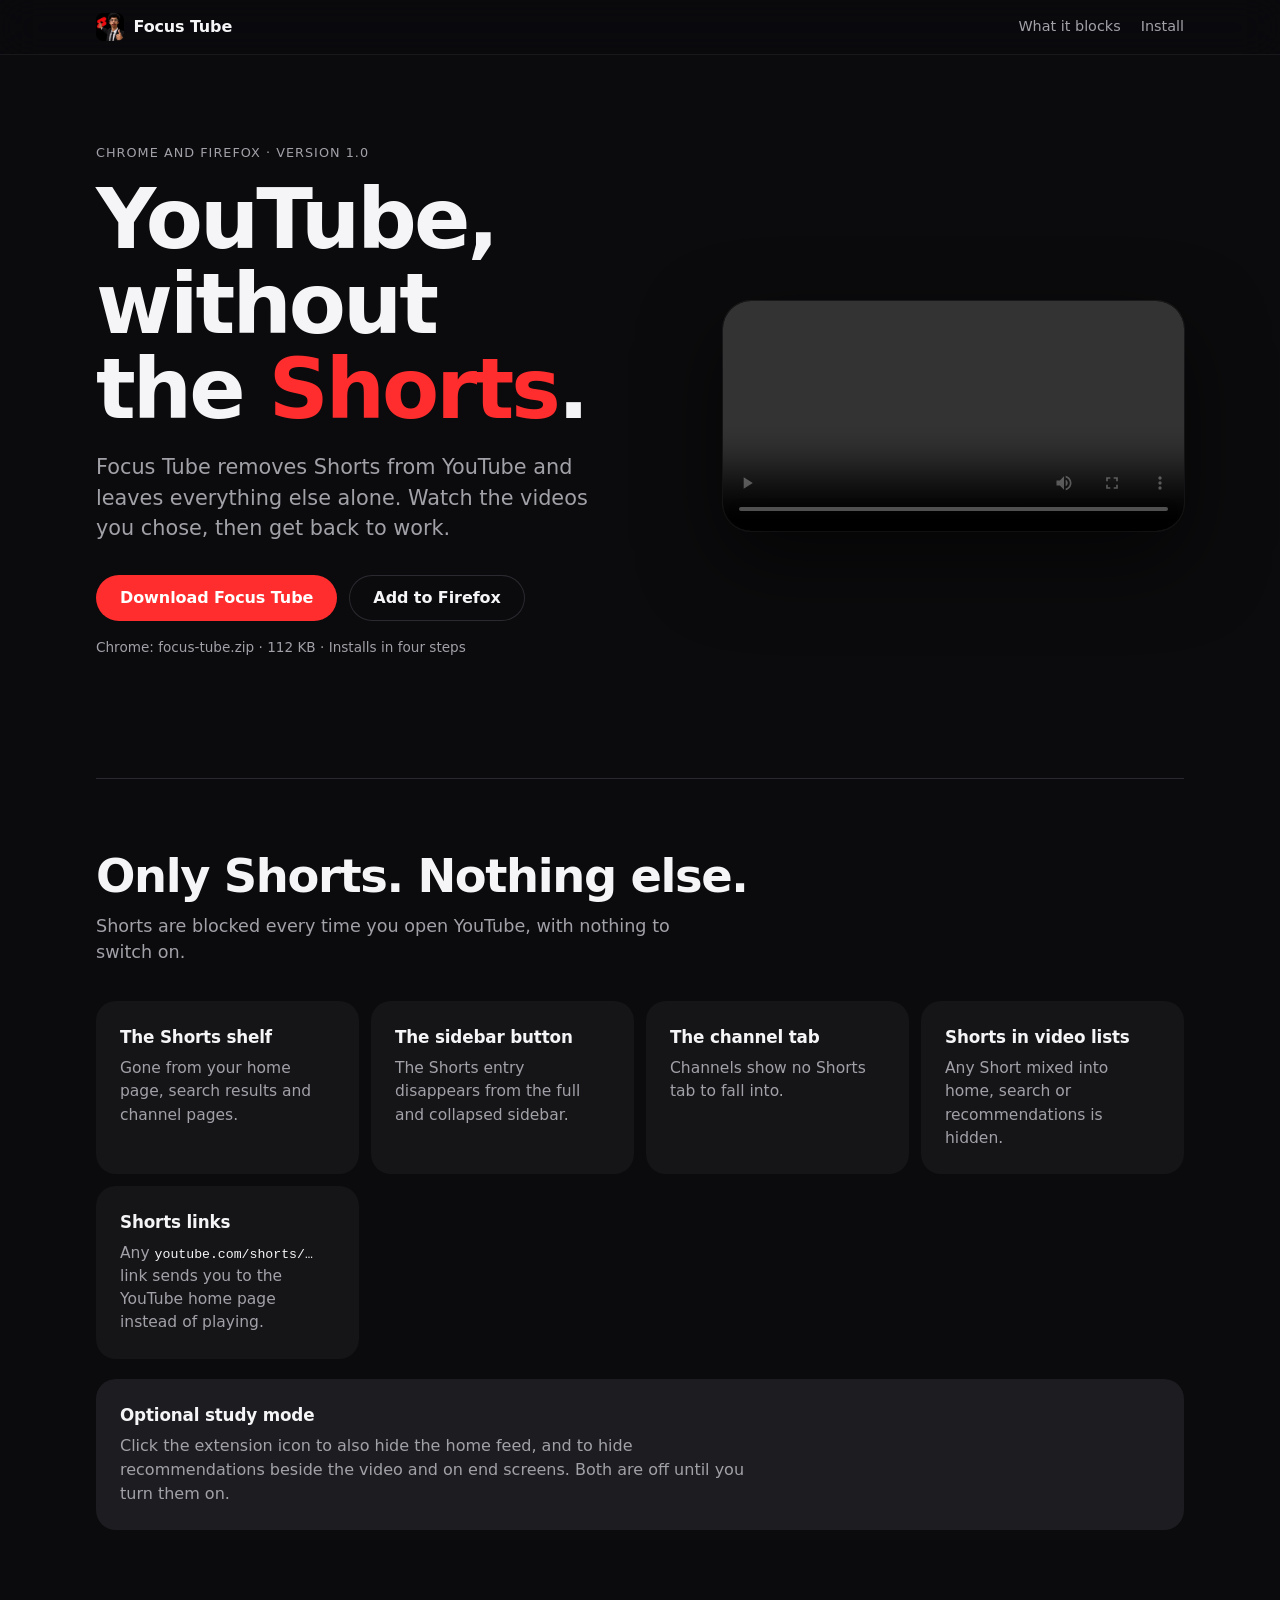
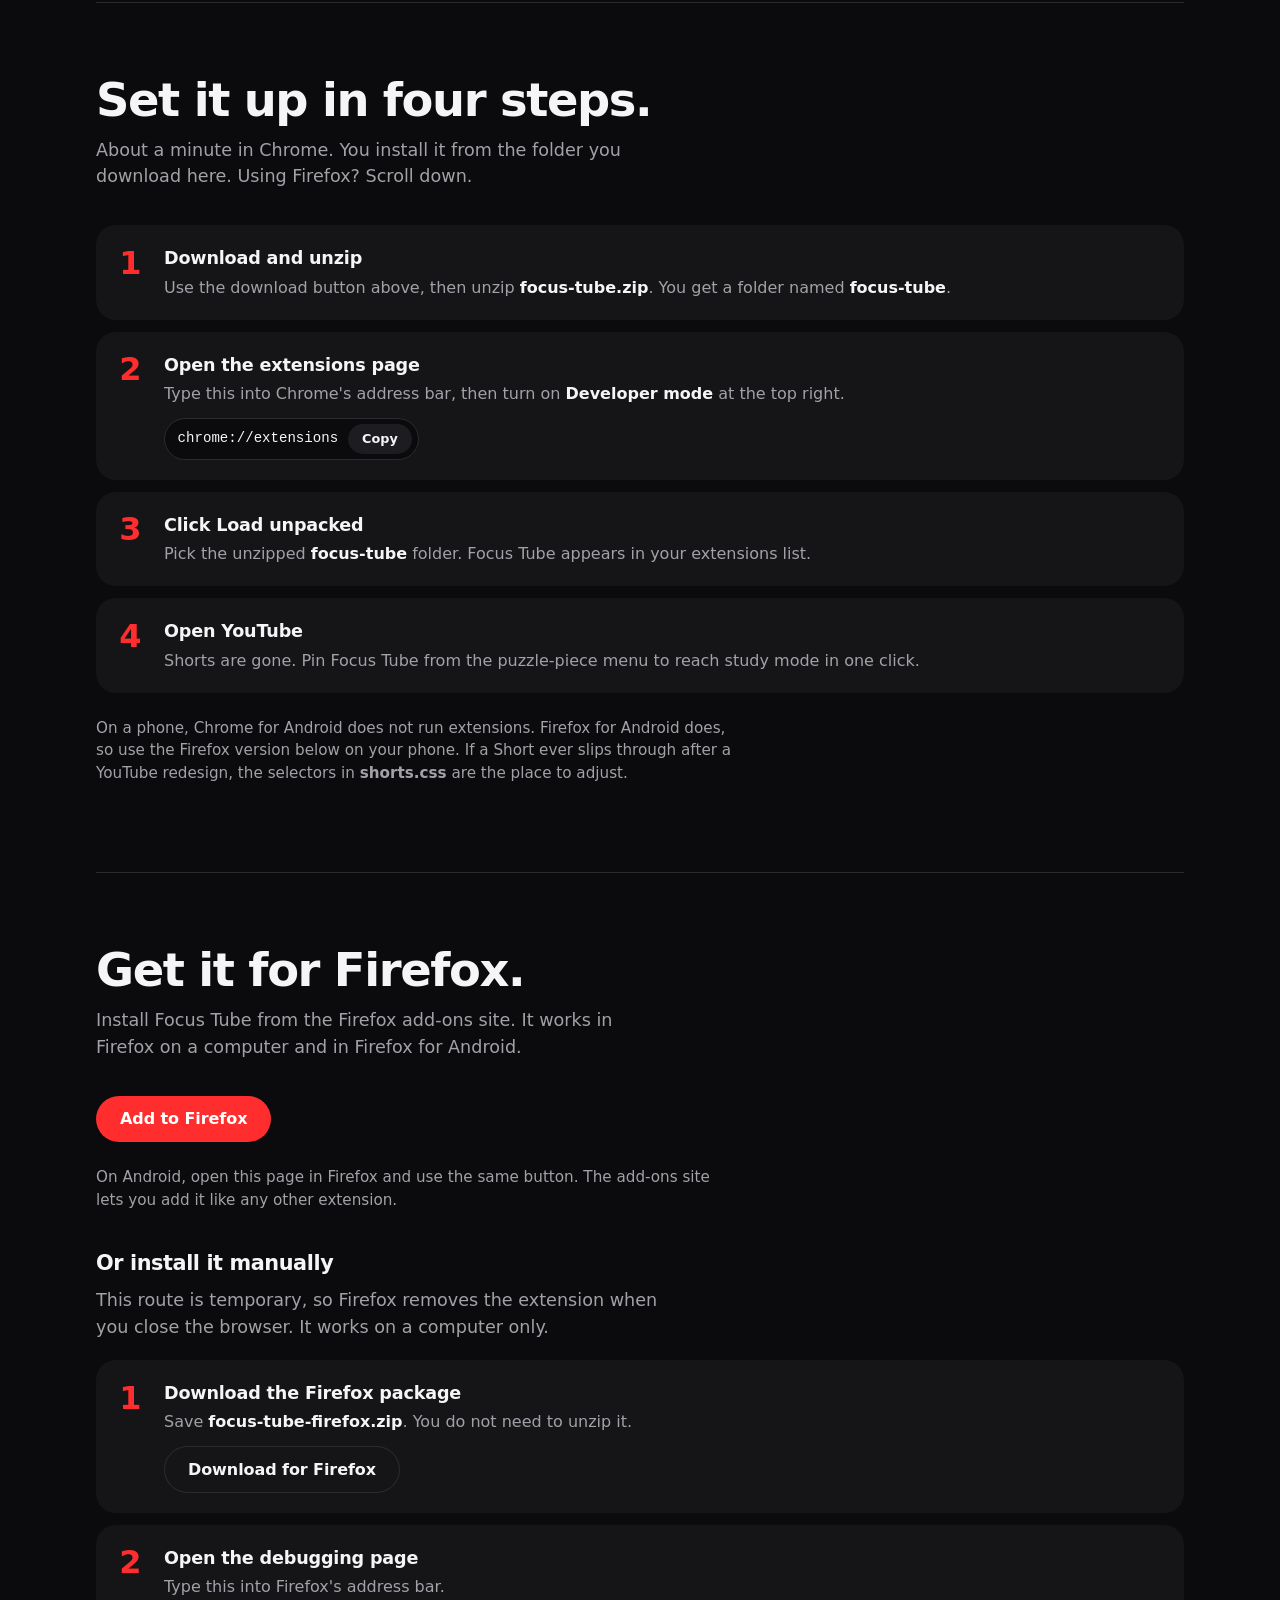
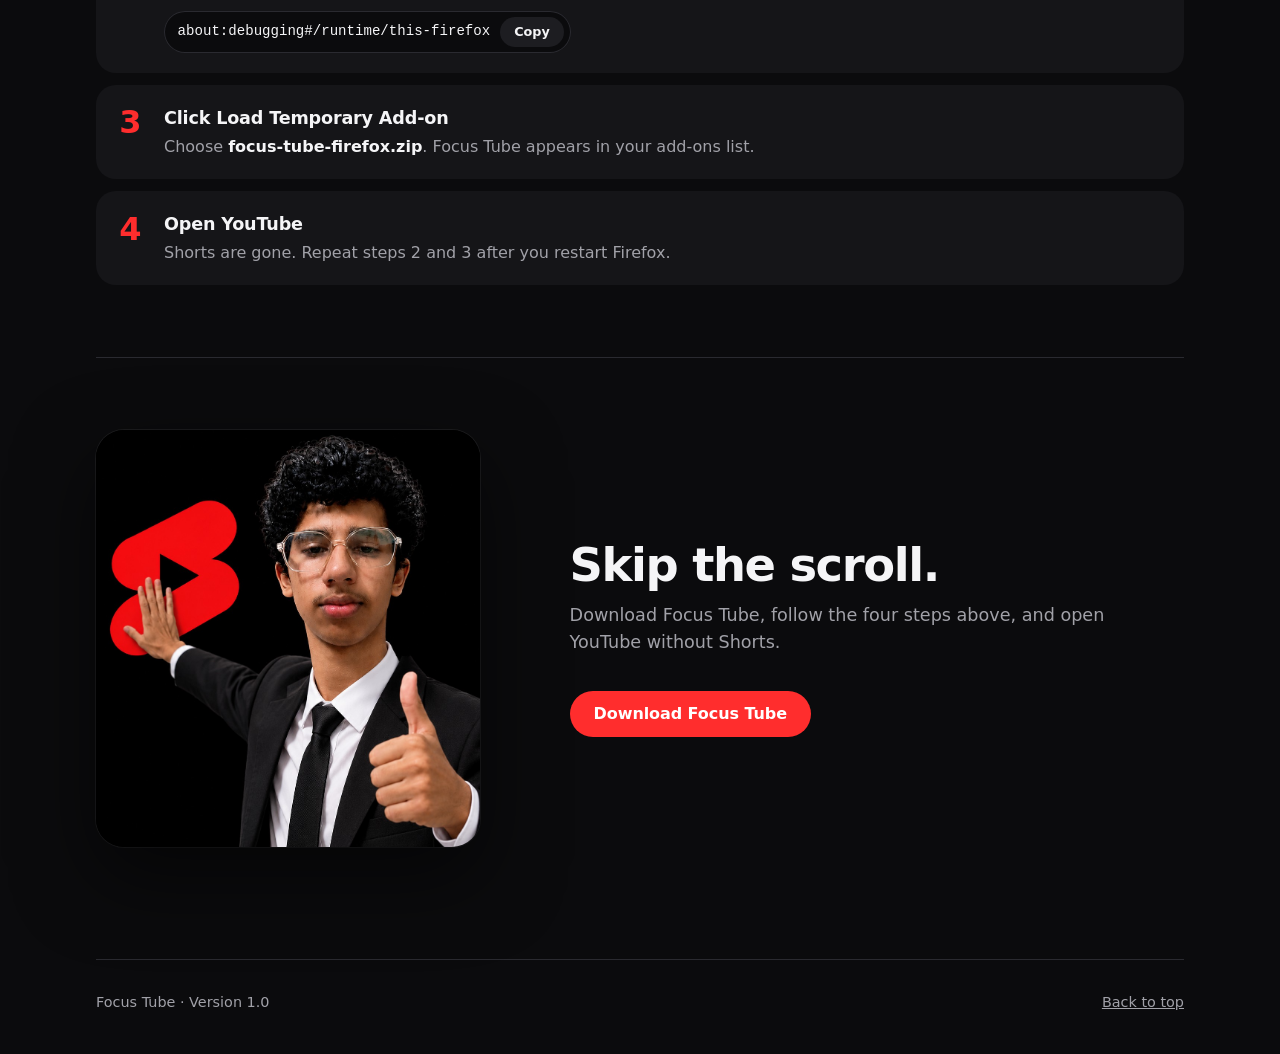
==== commit 21b204d1: "Add manual Firefox download and install steps Co-Authored-By: Claude Sonnet 5.5 <noreply@anthropic.c" ====
--- a/index.html
+++ b/index.html
@@ -200,6 +200,27 @@
     <p class="sub">Install Focus Tube from the Firefox add-ons site. It works in Firefox on a computer and in Firefox for Android.</p>
     <div class="cta"><a class="btn" href="https://addons.mozilla.org/en-US/firefox/addon/focus-tube-no-shorts/" target="_blank" rel="noopener">Add to Firefox</a></div>
     <p class="note">On Android, open this page in Firefox and use the same button. The add-ons site lets you add it like any other extension.</p>
+
+    <h3 style="margin:2.25rem 0 0.5rem;font-size:1.3rem;letter-spacing:-0.02em">Or install it manually</h3>
+    <p class="sub" style="margin-bottom:1.25rem">This route is temporary, so Firefox removes the extension when you close the browser. It works on a computer only.</p>
+    <ol class="steps">
+      <li>
+        <div><h3>Download the Firefox package</h3><p>Save <b>focus-tube-firefox.zip</b>. You do not need to unzip it.</p>
+          <p style="margin-top:0.75rem"><a class="btn ghost" href="focus-tube-firefox.zip" download="focus-tube-firefox.zip">Download for Firefox</a></p>
+        </div>
+      </li>
+      <li>
+        <div><h3>Open the debugging page</h3><p>Type this into Firefox's address bar.</p>
+          <span class="codebar"><code id="ffaddr">about:debugging#/runtime/this-firefox</code><button class="copy" id="ffcopy" type="button">Copy</button></span>
+        </div>
+      </li>
+      <li>
+        <div><h3>Click Load Temporary Add-on</h3><p>Choose <b>focus-tube-firefox.zip</b>. Focus Tube appears in your add-ons list.</p></div>
+      </li>
+      <li>
+        <div><h3>Open YouTube</h3><p>Shorts are gone. Repeat steps 2 and 3 after you restart Firefox.</p></div>
+      </li>
+    </ol>
   </section>
 
   <section class="closer" aria-labelledby="closing">
@@ -257,6 +278,16 @@
     });
   }
 
+  var ffcopy = document.getElementById("ffcopy"), ffaddr = document.getElementById("ffaddr");
+  if (ffcopy) ffcopy.addEventListener("click", function () {
+    function done(ok) { ffcopy.textContent = ok ? "Copied" : "Press Ctrl+C"; setTimeout(function () { ffcopy.textContent = "Copy"; }, 1600); }
+    function fallback() {
+      var r = document.createRange(); r.selectNodeContents(ffaddr);
+      var sel = window.getSelection(); sel.removeAllRanges(); sel.addRange(r); done(false);
+    }
+    try { navigator.clipboard.writeText("about:debugging#/runtime/this-firefox").then(function () { done(true); }, fallback); } catch (e) { fallback(); }
+  });
+
   copy.addEventListener("click", function () {
     function done(ok) { copy.textContent = ok ? "Copied" : "Press Ctrl+C"; setTimeout(function () { copy.textContent = "Copy"; }, 1600); }
     function fallback() {
